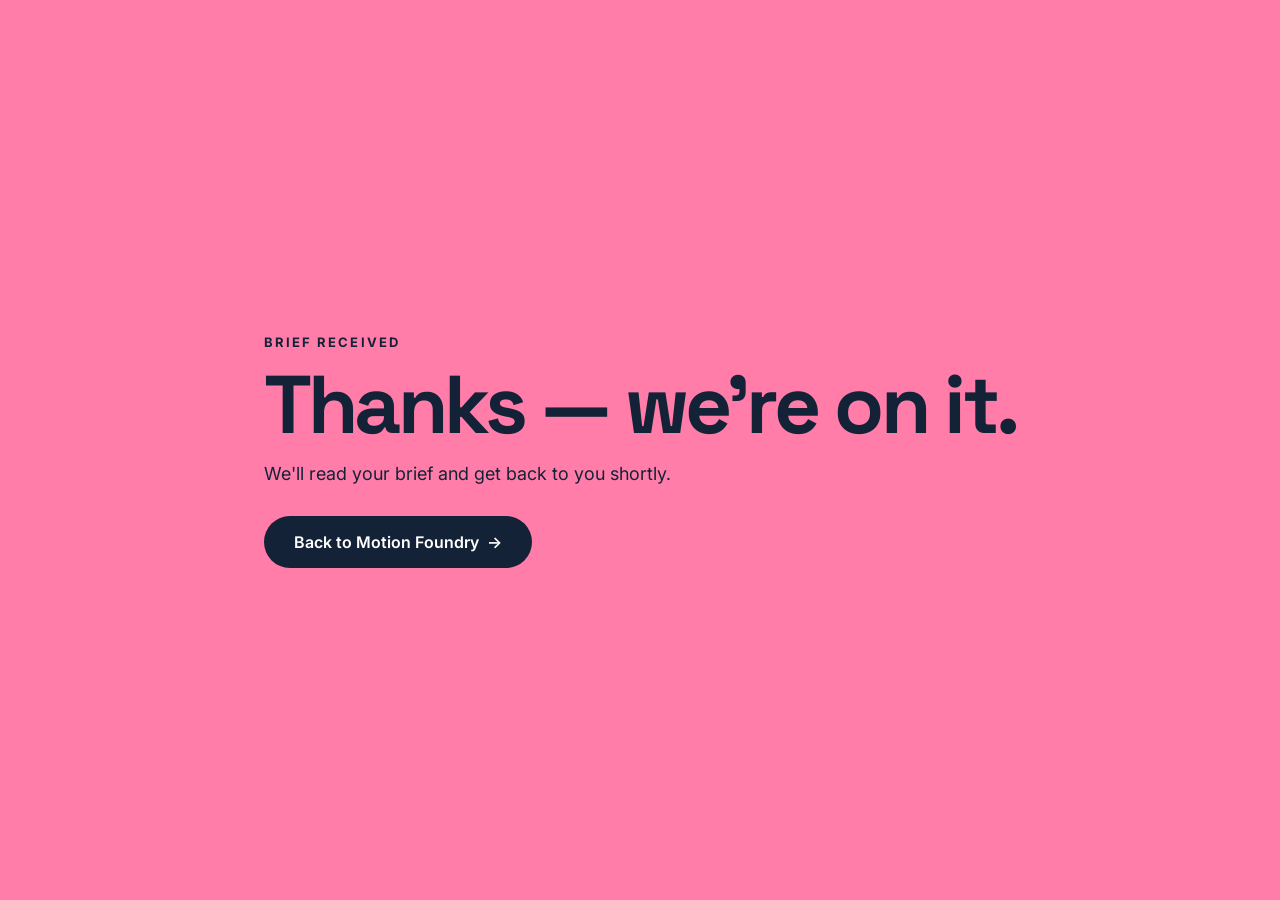
==== thanks.html @ a50bf805 "Redesign: approved colourful homepage, brief form, thanks page Replaces the May 2026 draft (backed u" ====
<!doctype html>
<html lang="en-GB">
<head>
<meta charset="utf-8">
<meta name="viewport" content="width=device-width, initial-scale=1">
<title>Thanks — Motion Foundry</title>
<meta name="robots" content="noindex">
<link rel="preconnect" href="https://fonts.googleapis.com">
<link rel="preconnect" href="https://fonts.gstatic.com" crossorigin>
<link rel="stylesheet" href="https://fonts.googleapis.com/css2?family=Space+Grotesk:wght@600;700&family=Inter:wght@400;500;600;700&display=swap">
<link rel="stylesheet" href="styles.css">
</head>
<body>
<main class="band band-pink" style="min-height:100vh;display:flex;align-items:center">
  <div class="wrap">
    <p class="eyebrow">Brief received</p>
    <h1 class="giant">Thanks — we're on it.</h1>
    <p class="body-lg" style="margin-bottom:28px">We'll read your brief and get back to you shortly.</p>
    <a class="btn btn-navy btn-lg" href="/">Back to Motion Foundry <span aria-hidden="true">→</span></a>
  </div>
</main>
</body>
</html>
---- styles.css ----
:root{
  --cream:#F7F5EF; --navy:#142238; --ink2:#3B4558; --line:#E2DDCF;
  --pink:#FF7DA8; --yellow:#FFD94E; --blue:#2865F5; --blue-dk:#1E50D8;
  --coral:#FF765B; --coral-dk:#C2361A; --purple:#552CB7; --green:#00995E; --sky:#7CC4FF;
  --display:'Space Grotesk',system-ui,sans-serif; --sans:Inter,system-ui,sans-serif;
  --r:20px;
}
*,*::before,*::after{box-sizing:border-box}
html{scroll-behavior:smooth;scroll-padding-top:88px}
body{margin:0;background:var(--cream);color:var(--navy);font:16px/1.55 var(--sans);-webkit-font-smoothing:antialiased;overflow-x:hidden}
img{max-width:100%;display:block}
a{color:inherit}
h1,h2,h3{font-family:var(--display);font-weight:700;letter-spacing:-.035em;margin:0}
h2{font-size:clamp(38px,4.6vw,62px);line-height:.98}
h3{letter-spacing:-.02em}
p{margin:0}
ul,ol{margin:0;padding:0;list-style:none}
.wrap{max-width:1280px;margin:0 auto;padding-left:32px;padding-right:32px}
.sr{position:absolute;width:1px;height:1px;overflow:hidden;clip:rect(0 0 0 0);white-space:nowrap}
.skip{position:absolute;left:12px;top:-60px;background:var(--navy);color:#fff;padding:10px 16px;border-radius:8px;z-index:50}
.skip:focus{top:12px}
:focus-visible{outline:3px solid var(--blue);outline-offset:3px;border-radius:4px}
.eyebrow{font:700 13px/1.6 var(--sans);letter-spacing:.16em;text-transform:uppercase;margin:0 0 14px}
.blue{color:var(--blue)}
.coral-dk,.coral-dark{color:var(--coral-dk)}

/* buttons */
.btn{display:inline-flex;align-items:center;gap:8px;min-height:44px;padding:12px 22px;border-radius:999px;font:600 15px/1 var(--sans);text-decoration:none;border:2px solid transparent;cursor:pointer;transition:transform .15s ease,background .15s ease}
.btn:hover{transform:translateY(-1px)}
.btn-lg{padding:16px 28px;font-size:16px}
.btn-blue{background:var(--blue);color:#fff}.btn-blue:hover{background:var(--blue-dk)}
.btn-navy{background:var(--navy);color:#fff}
.btn-outline{border-color:var(--navy);background:transparent}
.text-link{font-weight:600;color:var(--blue);padding:12px 4px}

/* header */
.site-header{position:sticky;top:0;z-index:20;background:rgba(247,245,239,.94);border-bottom:1px solid transparent}
.header-inner{display:flex;align-items:center;justify-content:space-between;gap:16px;padding-top:18px;padding-bottom:18px}
.logo{display:flex;flex-direction:column;font:700 21px/.9 var(--display);letter-spacing:-.02em;text-decoration:none}
.site-nav{display:flex;align-items:center;gap:30px;font-size:15px;font-weight:500}
.site-nav>a:not(.btn){text-decoration:none}
.site-nav>a:not(.btn):hover{color:var(--blue)}
.menu-toggle{display:none;width:48px;height:48px;border-radius:50%;border:0;background:var(--navy);color:#fff;align-items:center;justify-content:center;cursor:pointer}

/* hero */
.hero{display:grid;grid-template-columns:minmax(0,1fr) minmax(0,1.1fr);gap:48px;align-items:center;padding-top:40px;padding-bottom:88px}
.hero h1{font-size:clamp(56px,7.4vw,112px);line-height:.92;letter-spacing:-.045em;margin-bottom:26px}
.hl{color:var(--blue);position:relative;white-space:nowrap}
.hl svg{position:absolute;left:0;bottom:-.12em;width:100%;height:.18em;overflow:visible}
.hl path{fill:none;stroke:var(--yellow);stroke-width:7;stroke-linecap:round}
.lead{font-size:20px;font-weight:600;max-width:30ch;margin-bottom:14px}
.body{color:var(--ink2);max-width:46ch;margin-bottom:26px}
.actions{display:flex;flex-wrap:wrap;gap:18px;align-items:center;margin-bottom:24px}
.ticks{display:flex;flex-wrap:wrap;gap:10px 26px;font-size:14px;font-weight:500}
.ticks li{display:flex;gap:8px;align-items:center}
.ticks li::before{content:"";width:14px;height:8px;border-left:3px solid var(--blue);border-bottom:3px solid var(--blue);transform:rotate(-45deg) translateY(-2px)}

/* collage */
.collage{position:relative;height:560px}
.tile{position:absolute;margin:0;border-radius:var(--r);box-shadow:0 12px 30px rgba(20,34,56,.18);overflow:hidden}
.tile .frame{position:absolute;inset:0}
.tile figcaption:not(.sr){position:absolute;background:#fff;padding:3px 10px;border-radius:6px;font-size:12px;font-weight:700;z-index:2}
.play{position:absolute;left:50%;top:50%;width:56px;height:56px;margin:-28px 0 0 -28px;border-radius:50%;border:3px solid #fff;z-index:2}
.play::after{content:"";position:absolute;left:21px;top:15px;border-left:17px solid #fff;border-top:11px solid transparent;border-bottom:11px solid transparent}
.t-social{left:30%;top:2%;width:46%;height:50%;transform:rotate(-2deg)}
.t-social .frame{background:linear-gradient(var(--coral),var(--coral)) }
.t-social .frame::after{content:"";position:absolute;left:30%;top:22%;width:40%;height:70%;border-radius:50% 50% 0 0;background:#FFB199}
.t-social figcaption{left:14px;top:12px}
.t-pink{left:14%;top:30%;width:26%;height:30%;transform:rotate(-4deg)}
.t-pink .frame{background:var(--pink)}
.t-blue{left:42%;top:40%;width:30%;height:34%}
.t-blue .frame{background:var(--sky)}
.t-blue .frame::after{content:"";position:absolute;inset:55% 0 0;background:var(--green)}
.t-display{right:0;top:34%;width:30%;height:44%;transform:rotate(4deg);background:var(--yellow)}
.t-display .frame{inset:14px;border-radius:12px;background:var(--blue)}
.t-display figcaption{left:16px;bottom:24px}
.t-wide{left:22%;bottom:4%;width:38%;height:30%;transform:rotate(-3deg);background:#fff;padding:10px}
.t-wide .frame{inset:10px;border-radius:10px;background:linear-gradient(var(--sky) 62%,var(--blue) 62%)}
.t-wide figcaption{left:20px;bottom:20px}
.deco{position:absolute}
.star-pink{left:10%;top:6%;font-size:64px;line-height:1;color:var(--pink)}
.star-yellow{left:0;bottom:18%;width:70px;fill:var(--yellow)}
.tri{left:8%;bottom:26%;width:84px;height:84px;background:var(--pink);border-radius:8px;transform:rotate(18deg)}
.arch{left:46%;bottom:-2%;width:170px;height:90px;background:var(--green);border-radius:90px 90px 0 0}
.scribble{font:700 26px/1 Caveat,'Comic Sans MS','Segoe Print',cursive;text-transform:uppercase;transform:rotate(-8deg)}
.collage .scribble{position:absolute;right:-4px;top:-18px}
.scribble.small{font-size:24px;margin-top:28px}

/* who */
.who{display:grid;grid-template-columns:1fr 1fr 1fr;gap:28px;padding-top:72px;padding-bottom:72px;border-top:1px solid var(--line)}
.who-intro{display:flex;flex-direction:column;gap:18px;justify-content:center}
.who-intro .eyebrow{margin:0}
.who-intro p:not(.eyebrow){color:var(--ink2)}
.who-intro .btn{align-self:flex-start}
.card{border-radius:var(--r);padding:32px;display:flex;flex-direction:column;gap:16px}
.card-pink{background:var(--pink)} .card-yellow{background:var(--yellow)}
.card h3{font-size:28px}
.icon{width:34px;height:34px;fill:none;stroke:var(--navy);stroke-width:2;stroke-linecap:round;stroke-linejoin:round}
.checks{display:flex;flex-direction:column;gap:8px;margin-top:auto;font-weight:600}
.checks li{display:flex;gap:10px;align-items:center}
.checks li::before{content:"✓";display:inline-flex;align-items:center;justify-content:center;width:20px;height:20px;border:2px solid var(--navy);border-radius:50%;font-size:11px}

/* bands */
.band{padding:80px 0}
.band-navy{background:var(--navy);color:#fff}
.band-navy .eyebrow{color:#C9D0DD}
.band-yellow{background:var(--yellow)}
.band-pink{background:var(--pink)}

/* services */
.services{display:grid;grid-template-columns:minmax(0,1fr) minmax(0,2fr);gap:40px;align-items:center}
.service-grid{display:grid;grid-template-columns:repeat(4,minmax(0,1fr));gap:14px}
.svc{border-radius:16px;padding:20px;min-height:300px;display:flex;flex-direction:column;gap:14px;color:var(--navy)}
.svc h3{font-size:22px;line-height:1.05}
.svc p{font-size:13px;line-height:1.4}
.svc-art{flex:1;min-height:90px;border-radius:12px}
.svc-coral{background:var(--coral)} .svc-coral .svc-art{background:var(--purple)}
.svc-pink{background:var(--pink)} .svc-pink .svc-art{background:var(--coral)}
.svc-purple{background:var(--purple);color:#fff} .svc-purple .svc-art{background:#FFB199}
.svc-green{background:var(--green);color:#fff} .svc-green .svc-art{background:var(--sky)}

/* formats */
.formats{display:grid;grid-template-columns:minmax(0,1fr) minmax(0,1.6fr);gap:40px;align-items:center;padding-top:80px;padding-bottom:80px}
.formats-intro{display:flex;flex-direction:column;gap:16px}
.formats-intro .eyebrow{margin:0}
.formats-intro p:not(.eyebrow){color:var(--ink2)}
.formats-intro .btn{align-self:flex-start}
.format-row{display:flex;flex-wrap:wrap;gap:22px;align-items:flex-end}
.format-row li{display:flex;flex-direction:column;align-items:center;gap:4px;text-align:center;font-size:13px;color:var(--ink2)}
.format-row strong{color:var(--navy);font-size:15px;margin-top:6px}
.fmt{width:var(--w);aspect-ratio:var(--r);border-radius:10px;background:linear-gradient(var(--sky) 55%,var(--blue) 55%)}

/* work */
.work-head{display:flex;justify-content:space-between;align-items:flex-end;margin-bottom:32px}
.work-grid{display:grid;grid-template-columns:repeat(3,minmax(0,1fr));gap:20px}
.work-card{display:flex;flex-direction:column;gap:6px}
.work-card .thumb{position:relative;aspect-ratio:16/10;border-radius:10px;background:var(--bg);margin-bottom:8px;overflow:hidden}
.work-card .pending{position:absolute;left:12px;top:12px;background:#fff;color:var(--navy);padding:3px 10px;border-radius:999px;font-size:12px;font-weight:700}
.work-card>span:last-child{font-size:14px;color:#C9D0DD}

/* how */
.how{display:grid;grid-template-columns:minmax(0,1fr) minmax(0,3fr);gap:32px;align-items:center}
.steps{display:grid;grid-template-columns:repeat(4,minmax(0,1fr));gap:16px;counter-reset:s}
.steps li{background:#fff;border-radius:16px;padding:22px;display:flex;flex-direction:column;gap:8px;min-height:210px}
.num{align-self:flex-start;background:var(--pink);font-weight:800;font-size:15px;padding:6px 10px;border-radius:10px;margin-bottom:auto}
.steps h3{font-size:20px;margin-top:22px}
.steps p{font-size:14px;color:var(--ink2)}

/* why */
.why{padding-top:64px;padding-bottom:40px}
.why-grid{display:grid;grid-template-columns:repeat(5,minmax(0,1fr));gap:24px}
.why-grid li{display:flex;flex-direction:column;gap:6px;border-left:1px solid var(--line);padding-left:20px}
.why-grid strong{font-size:17px}
.why-grid span{font-size:14px;color:var(--ink2)}

/* clients */
.clients{padding-top:24px;padding-bottom:64px}
.client-row{display:flex;flex-wrap:wrap;gap:20px 56px;font:700 26px/1 var(--display);color:#2A3448}

/* contact */
.contact{display:grid;grid-template-columns:minmax(0,1fr) minmax(0,1fr);gap:48px;align-items:start}
.giant{font-size:clamp(52px,6.4vw,92px);line-height:.92;letter-spacing:-.045em;margin-bottom:18px}
.body-lg{font-size:18px;max-width:42ch}
.brief-form{background:#fff;border-radius:24px;padding:32px;display:grid;grid-template-columns:1fr 1fr;gap:16px}
.field{display:flex;flex-direction:column;gap:6px}
.field.full{grid-column:1/-1}
.field label{font-size:14px;font-weight:600}
.field input,.field select,.field textarea{font:16px var(--sans);color:var(--navy);padding:12px 14px;border:2px solid #C9C3B3;border-radius:12px;background:#fff;min-height:48px}
.field input:focus,.field select:focus,.field textarea:focus{border-color:var(--blue);outline:none}
.brief-form .btn{grid-column:1/-1;justify-self:start}
.hp{position:absolute;left:-9999px}

/* footer */
.site-footer{padding:40px 0}
.footer-inner{display:flex;flex-wrap:wrap;gap:16px 40px;align-items:center;justify-content:space-between;font-size:14px;color:var(--ink2)}
.footer-inner .logo{color:var(--navy)}
.legal{flex-basis:100%;font-size:13px}

/* responsive */
@media (max-width:1080px){
  .service-grid{grid-template-columns:repeat(2,minmax(0,1fr))}
  .steps{grid-template-columns:repeat(2,minmax(0,1fr))}
  .why-grid{grid-template-columns:repeat(3,minmax(0,1fr))}
  .services,.how,.formats{grid-template-columns:1fr}
}
@media (max-width:900px){
  .menu-toggle{display:inline-flex}
  .site-nav{display:none;position:absolute;left:0;right:0;top:100%;background:var(--cream);flex-direction:column;align-items:stretch;gap:0;padding:8px 20px 20px;border-bottom:1px solid var(--line)}
  .site-nav.open{display:flex}
  .site-nav>a:not(.btn){padding:14px 0;border-bottom:1px solid var(--line);font-size:18px}
  .site-nav .btn{margin-top:14px;justify-content:center}
  .header-inner{position:relative}
  .hero{grid-template-columns:1fr;padding-bottom:56px}
  .collage{height:440px}
  .who{grid-template-columns:1fr}
  .work-grid{grid-template-columns:repeat(2,minmax(0,1fr))}
  .contact{grid-template-columns:1fr}
}
@media (max-width:560px){
  .wrap{padding-left:20px;padding-right:20px}
  .band{padding:56px 0}
  .collage{height:340px}
  .collage .scribble{font-size:17px;top:-46px}
  .tile figcaption:not(.sr){font-size:10px;padding:2px 7px;white-space:nowrap}
  .t-wide figcaption{left:14px;bottom:12px}.t-display figcaption{left:10px;bottom:14px}
  .steps li{min-height:0}.steps h3{margin-top:10px}
  .play{width:44px;height:44px;margin:-22px 0 0 -22px}
  .play::after{left:16px;top:11px;border-left-width:14px;border-top-width:9px;border-bottom-width:9px}
  .star-pink{font-size:44px}.star-yellow{width:48px}.tri{width:56px;height:56px}.arch{width:110px;height:58px}
  .service-grid,.steps,.work-grid{grid-template-columns:1fr}
  .svc{min-height:0}.svc-art{min-height:70px}
  .why-grid{grid-template-columns:1fr 1fr}
  .brief-form{grid-template-columns:1fr;padding:22px}
  .fmt{width:calc(var(--w) * .7)}
}
@media (prefers-reduced-motion:reduce){
  html{scroll-behavior:auto}
  .btn{transition:none}.btn:hover{transform:none}
}
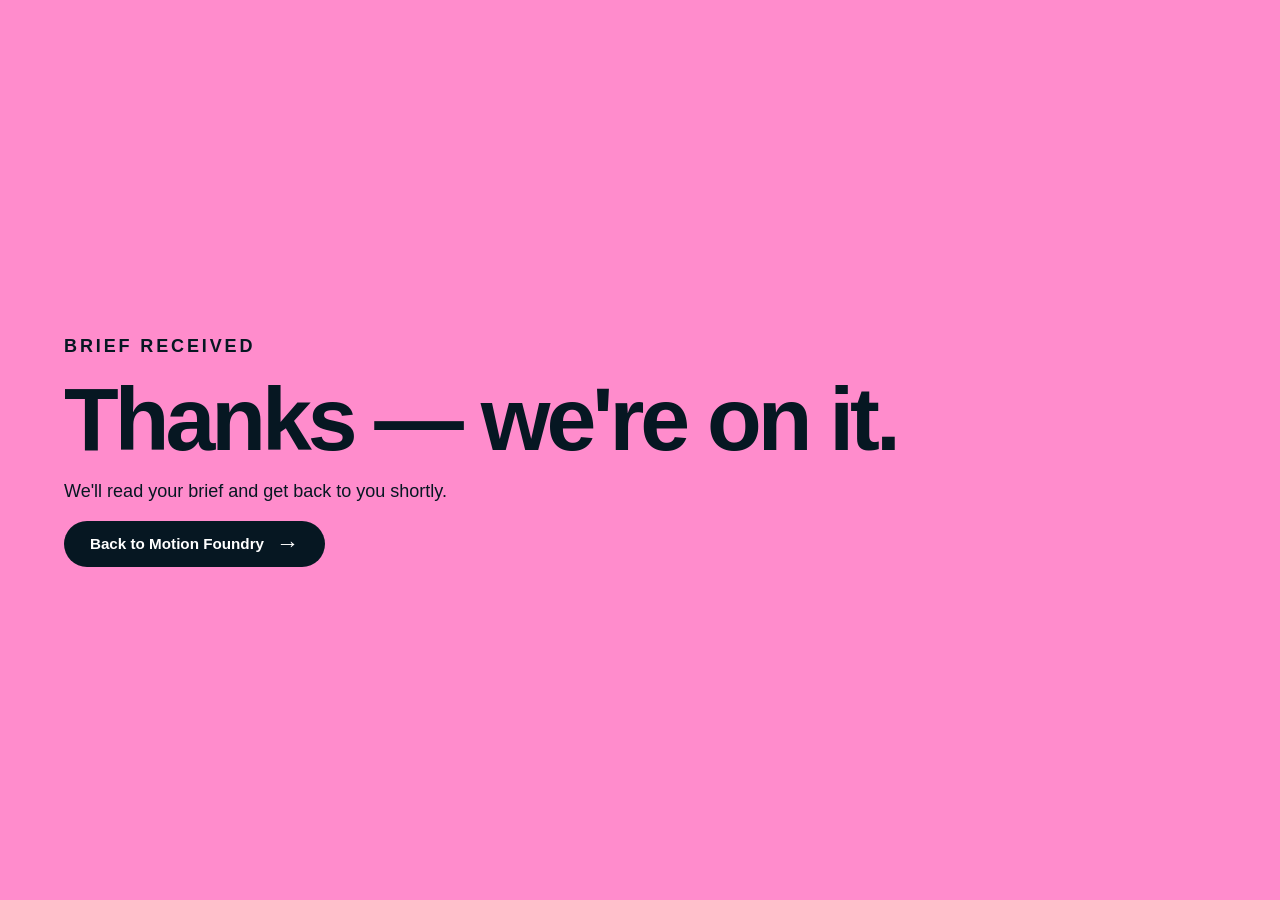
==== commit 16f3b317: "Use ChatGPT first build as base; add Netlify form, footer, metadata Base: Dan's ChatGPT build (23 Oc" ====
--- a/thanks.html
+++ b/thanks.html
@@ -2,22 +2,23 @@
 <html lang="en-GB">
 <head>
 <meta charset="utf-8">
-<meta name="viewport" content="width=device-width, initial-scale=1">
+<meta name="viewport" content="width=device-width,initial-scale=1">
 <title>Thanks — Motion Foundry</title>
 <meta name="robots" content="noindex">
-<link rel="preconnect" href="https://fonts.googleapis.com">
-<link rel="preconnect" href="https://fonts.gstatic.com" crossorigin>
-<link rel="stylesheet" href="https://fonts.googleapis.com/css2?family=Space+Grotesk:wght@600;700&family=Inter:wght@400;500;600;700&display=swap">
-<link rel="stylesheet" href="styles.css">
+<link rel="stylesheet" href="./styles.css">
+<style>
+.thanks{min-height:100vh;display:flex;align-items:center;background:#ff8ccc}
+.thanks .wrap{display:flex;flex-direction:column;gap:18px;align-items:flex-start}
+.thanks h1{margin:0;font-size:clamp(48px,7vw,96px);line-height:.92;letter-spacing:-.045em}
+.thanks p{margin:0;font-size:18px;max-width:40ch}
+</style>
 </head>
 <body>
-<main class="band band-pink" style="min-height:100vh;display:flex;align-items:center">
-  <div class="wrap">
-    <p class="eyebrow">Brief received</p>
-    <h1 class="giant">Thanks — we're on it.</h1>
-    <p class="body-lg" style="margin-bottom:28px">We'll read your brief and get back to you shortly.</p>
-    <a class="btn btn-navy btn-lg" href="/">Back to Motion Foundry <span aria-hidden="true">→</span></a>
-  </div>
-</main>
+<main class="thanks"><div class="wrap">
+<p class="eyebrow">Brief received</p>
+<h1>Thanks — we're on it.</h1>
+<p>We'll read your brief and get back to you shortly.</p>
+<a class="button navy" href="/">Back to Motion Foundry <span>→</span></a>
+</div></main>
 </body>
 </html>
--- a/styles.css
+++ b/styles.css
@@ -1,219 +1,17 @@
-:root{
-  --cream:#F7F5EF; --navy:#142238; --ink2:#3B4558; --line:#E2DDCF;
-  --pink:#FF7DA8; --yellow:#FFD94E; --blue:#2865F5; --blue-dk:#1E50D8;
-  --coral:#FF765B; --coral-dk:#C2361A; --purple:#552CB7; --green:#00995E; --sky:#7CC4FF;
-  --display:'Space Grotesk',system-ui,sans-serif; --sans:Inter,system-ui,sans-serif;
-  --r:20px;
-}
-*,*::before,*::after{box-sizing:border-box}
-html{scroll-behavior:smooth;scroll-padding-top:88px}
-body{margin:0;background:var(--cream);color:var(--navy);font:16px/1.55 var(--sans);-webkit-font-smoothing:antialiased;overflow-x:hidden}
-img{max-width:100%;display:block}
-a{color:inherit}
-h1,h2,h3{font-family:var(--display);font-weight:700;letter-spacing:-.035em;margin:0}
-h2{font-size:clamp(38px,4.6vw,62px);line-height:.98}
-h3{letter-spacing:-.02em}
-p{margin:0}
-ul,ol{margin:0;padding:0;list-style:none}
-.wrap{max-width:1280px;margin:0 auto;padding-left:32px;padding-right:32px}
-.sr{position:absolute;width:1px;height:1px;overflow:hidden;clip:rect(0 0 0 0);white-space:nowrap}
-.skip{position:absolute;left:12px;top:-60px;background:var(--navy);color:#fff;padding:10px 16px;border-radius:8px;z-index:50}
-.skip:focus{top:12px}
-:focus-visible{outline:3px solid var(--blue);outline-offset:3px;border-radius:4px}
-.eyebrow{font:700 13px/1.6 var(--sans);letter-spacing:.16em;text-transform:uppercase;margin:0 0 14px}
-.blue{color:var(--blue)}
-.coral-dk,.coral-dark{color:var(--coral-dk)}
+:root{--cream:#faf7ef;--ink:#061722;--blue:#0054ff;--pink:#ff89cb;--yellow:#ffdb34}*{box-sizing:border-box}html{font-size:clamp(10px,1.19vw,17.14px);scroll-behavior:smooth;scroll-padding-top:2rem}body{margin:0;background:var(--cream);color:var(--ink);font:1.2rem/1.35 Arial,Helvetica,sans-serif}button,input,textarea,select{font:inherit}button,a{-webkit-tap-highlight-color:transparent}button{color:inherit;cursor:pointer}a{color:inherit}img{display:block;max-width:100%;height:auto}button{border:0}h1,h2,h3,p,ul,ol{margin:0}h1,h2,h3{font-weight:800;letter-spacing:-.055em;line-height:1.02}h2{font-size:3.45rem}h2 span,h1 span{color:var(--blue)}h3{font-size:2.05rem}p{margin-top:1.1rem}.wrap{width:92%;max-width:130.8rem;margin:auto}.eyebrow{font-size:.83rem;font-weight:750;letter-spacing:.16em;text-transform:uppercase;line-height:1.5;margin:0 0 .8rem}.button{display:inline-flex;align-items:center;justify-content:center;gap:.8rem;border-radius:6rem;padding:1rem 1.7rem;white-space:nowrap;font-weight:700;font-size:1rem;text-decoration:none;line-height:1}.button span{font-size:1.5rem;line-height:.6}.blue{background:var(--blue);color:white}.navy{background:var(--ink);color:white}.outline{border:1px solid #42515b;background:transparent}.header{display:flex;align-items:center;justify-content:space-between;height:6.1rem}.logo{width:7rem}.header nav{display:flex;gap:2.5rem;align-items:center}.header nav a{font-size:.9rem;text-decoration:none;font-weight:600}.header>.button{padding:1rem 1.5rem}.menu{display:none}.hero{position:relative;min-height:39rem;padding-top:2.6rem}.hero-copy{position:relative;z-index:2;width:47%}.hero-copy .eyebrow{font-size:1rem;line-height:1.6;letter-spacing:.18em;margin-bottom:.6rem}h1{font-size:6.5rem;letter-spacing:-.065em;line-height:.86;margin-bottom:1.8rem;white-space:nowrap}h1 span{position:relative}h1 span:after{content:'';position:absolute;height:.3rem;background:#ffdf29;bottom:-.3rem;width:54%;right:-.5rem;transform:rotate(-3deg)}.lead{font-size:1.35rem;font-weight:600;line-height:1.25;max-width:32rem}.hero-copy>p:not(.eyebrow){max-width:30rem}.actions{display:flex;align-items:center;gap:2.2rem;margin-top:1.5rem}.text-link{font-size:1.1rem;font-weight:600;text-underline-offset:3px;color:var(--blue)}.hero-art{position:absolute;right:-1.4rem;top:-.8rem;width:61.5%;z-index:1}.hero-art img{width:100%}.hotspot{position:absolute;background:transparent;border-radius:1rem}.hero-one{left:39%;top:18%;width:12%;height:14%}.hero-two{left:20%;top:45%;width:12%;height:14%}.hero-three{left:76%;top:64%;width:12%;height:14%}.hero-four{left:23%;top:77%;width:12%;height:14%}.hotspot:hover{box-shadow:0 0 0 .25rem #fff8}.ticks{position:absolute;bottom:2.6rem;left:0;display:flex;list-style:none;gap:2.7rem;font-size:.8rem;z-index:3}.ticks li:before{content:'✓';color:#6231ad;margin-right:.6rem;font-size:1.2rem}.audience{display:grid;grid-template-columns:1.2fr 1fr 1fr;gap:1.2rem;padding:1.9rem 0 1.8rem;border-top:1px solid #ece8dd}.audience-intro{padding:.3rem 2rem 0 0;position:relative}.audience-intro h2{font-size:3.5rem}.audience-intro p:not(.eyebrow){font-size:1.1rem;max-width:26rem}.audience-intro .button{margin-top:1.2rem;padding:.8rem 1.7rem}.scribble{position:absolute;font-size:5.5rem;font-weight:300;bottom:-1.4rem;right:10rem;transform:rotate(15deg)}.scribble.yellow{color:#ffdb00;background:none}.audience-card{border-radius:.8rem;padding:1.1rem 2.1rem 1.6rem}.pink{background:#ff8ccc}.yellow{background:#ffdf3b}.line-icon{font-size:3rem;line-height:1}.audience-card h3{font-size:2.05rem;margin:.2rem 0 1.2rem;white-space:nowrap}.audience-card ul{list-style:none;padding:0;font-size:1.1rem;line-height:1.75}.audience-card li:before{content:'✓';display:inline-flex;justify-content:center;align-items:center;width:1.15rem;height:1.15rem;border:1.5px solid;border-radius:50%;margin-right:1rem}.underlined{padding:0;background:transparent;text-decoration:underline;text-underline-offset:3px;font-size:1rem}.audience-card .underlined{margin-top:1.8rem;font-weight:600}.dark{background:#071c27;color:var(--cream)}.services{display:grid;grid-template-columns:36% 1fr;gap:2rem;padding:1.6rem .5rem 1.4rem;align-items:center}.services h2{font-size:3.85rem;line-height:.96}.service-grid{display:grid;grid-template-columns:repeat(4,1fr);gap:.65rem}.service-grid button{padding:0;background:transparent;border-radius:.7rem;overflow:hidden;transition:transform .2s}.service-grid img{width:100%}.service-grid button:hover{transform:translateY(-.4rem)}.formats{display:grid;grid-template-columns:36% 1fr;gap:2rem;align-items:center;padding:1.6rem .4rem 2rem}.formats h2{font-size:3.4rem}.formats p:not(.eyebrow){font-size:1.1rem}.formats .button{margin-top:.7rem;padding:.9rem 1.5rem}.format-art{position:relative}.format-art img{width:100%}.all{inset:0;width:100%;height:100%}.work{padding:2.1rem 0 1.6rem}.section-head{display:flex;justify-content:space-between;align-items:start;margin-bottom:.7rem}.section-head h2{font-size:2.9rem;line-height:.92}.section-head .eyebrow{margin-bottom:.5rem}.light{color:var(--cream)}.work-grid{display:grid;grid-template-columns:repeat(5,1fr);gap:1.1rem}.work-card{padding:0;background:none;text-align:left;color:inherit}.work-card img{width:100%;border-radius:.45rem}.work-card strong{display:flex;justify-content:space-between;font-size:1.1rem;line-height:1.2;margin-top:.65rem;font-weight:500}.work-card small{display:block;font-size:.75rem;margin-top:.2rem;white-space:nowrap}.workflow{background:#ffdf38}.how{display:grid;grid-template-columns:29% 1fr;gap:1.3rem;padding:2.1rem 0;align-items:center}.how h2{font-size:3.8rem;line-height:.95;color:#101407}.how em{color:#ff6559;font-style:normal}.little-doodle{display:block;font-size:3rem;line-height:.6;margin-top:1rem}.steps{list-style:none;padding:0;display:grid;grid-template-columns:repeat(4,1fr);gap:2rem}.steps li{position:relative;background:var(--cream);border:1px solid white;border-radius:.9rem;padding:1rem 1.3rem 1.2rem;min-height:10.8rem}.steps li:not(:last-child):after{content:'⟶';position:absolute;right:-1.9rem;top:3.5rem;font-size:2.5rem}.steps b{position:absolute;top:-.5rem;left:-.1rem;background:var(--pink);border-radius:50%;height:3.5rem;width:3.5rem;display:grid;place-items:center;font-size:1.4rem}.step-icon{display:block;text-align:center;font-size:4rem;line-height:1;margin-bottom:.5rem;font-weight:300}.steps h3{font-size:1.25rem;letter-spacing:-.04em}.steps p{margin-top:.5rem;font-size:.85rem}.proof{padding:1.3rem .5rem 2.2rem}.proof ul{display:grid;grid-template-columns:1fr 1fr 1fr 1.1fr .9fr;list-style:none;padding:0}.proof li{padding:0 2.6rem;border-left:1px solid #e3dfd4}.proof li:first-child{border:0;padding-left:0}.proof li:last-child{padding-right:0}.proof li>span{font-size:3.3rem;line-height:1.2}.proof h3{font-size:1.15rem;letter-spacing:-.04em;margin-top:.6rem}.proof p{font-size:1rem;margin-top:.4rem;color:#354352}.clients{padding:0 .5rem 2.1rem}.clients .eyebrow{font-size:.75rem;margin-bottom:1rem}.clients img{width:100%}.closing{background:#ff91ce;overflow:hidden}.closing-inner{position:relative;min-height:18rem;padding:.9rem .4rem 2rem;display:flex;align-items:center}.closing-inner>div:first-child{position:relative;z-index:2;width:54%}.closing h2{font-size:4.8rem;color:#06090b;white-space:nowrap}.closing p:not(.eyebrow){font-size:1.15rem}.closing .actions{margin-top:1.4rem}.closing .text-link{color:var(--ink)}.closing-art{position:absolute;width:53%;right:-2rem;top:0}.closing-art img{width:100%}.skip{position:absolute;top:-10rem;left:1rem;background:white;padding:1rem;z-index:20}.skip:focus{top:1rem}:focus-visible{outline:3px solid #0065ff;outline-offset:4px}dialog{border:0;border-radius:1.2rem;background:var(--cream);color:var(--ink);padding:3rem;width:min(90vw,65rem);max-height:90vh;overflow:auto;box-shadow:0 1rem 6rem #0005}dialog::backdrop{background:#001622c9;backdrop-filter:blur(5px)}dialog h2{font-size:3rem}dialog .close{position:absolute;top:.6rem;right:.8rem;background:none;font-size:3rem;line-height:1}#preview-image{max-height:55vh;margin:1.5rem auto;object-fit:contain;border-radius:.7rem}#preview-brief{margin-top:1.5rem}form{display:grid;grid-template-columns:1fr 1fr;gap:1rem;margin-top:2rem}label{display:grid;gap:.4rem;font-weight:600}input,textarea,select{width:100%;padding:.8rem;border:1px solid #b6b9ba;border-radius:.4rem;color:var(--ink);background:white}.full{grid-column:1/-1}.menu{background:none}button:hover.button,a.button:hover{filter:brightness(.94)}
+@media(min-width:1440px){.wrap{max-width:1320px}}@media(max-width:650px){html{font-size:14px}.wrap{width:90%}.header{height:5.5rem;flex-wrap:wrap}.header>.button{display:none}.menu{display:block}.header nav{display:none;position:absolute;top:5rem;left:0;width:100%;background:var(--cream);padding:1.5rem;z-index:10;box-shadow:0 1rem 1rem #0002;gap:1.5rem}.header nav.open{display:flex;flex-wrap:wrap}.header nav a{font-size:1rem}.logo{width:6rem}.hero{padding-top:1.5rem;min-height:0;display:flex;flex-direction:column}.hero-copy{width:100%}.hero-copy .eyebrow{font-size:.8rem}h1{font-size:clamp(3rem,11.6vw,5.3rem);line-height:.95}.hero-copy>p:not(.eyebrow){max-width:100%}.hero-art{position:relative;right:auto;top:auto;width:110%;margin:1.5rem -5% 0}.hero .lead{font-size:1.2rem}.desktop{display:none}.ticks{position:static;gap:.6rem;flex-wrap:wrap;justify-content:space-between;padding:0;margin:1rem 0 1.5rem;font-size:.65rem}.ticks li:before{margin-right:.3rem;font-size:.9rem}.audience{grid-template-columns:1fr;padding:2rem 0;gap:1rem}.audience-intro{padding-bottom:1rem}.audience-intro p:not(.eyebrow){max-width:none}.audience-intro h2,h2{font-size:2.7rem}.audience-intro .scribble{right:1rem;bottom:0}.audience-card{padding:1.4rem 1.8rem}.audience-card h3{font-size:2rem}.audience-card ul{font-size:1rem}.services,.formats,.how{grid-template-columns:1fr;padding:2rem 0;gap:1.5rem}.services h2{font-size:2.8rem}.services h2 br{display:none}.service-grid{grid-template-columns:repeat(2,1fr);gap:.8rem}.formats h2{font-size:2.7rem}.format-art{width:100%;overflow:auto}.format-art img{min-width:100%}.work{padding:2rem 0}.section-head h2{font-size:2.3rem}.section-head .underlined{font-size:.8rem}.work-grid{grid-template-columns:repeat(2,1fr);gap:1.5rem .8rem}.work-card:last-child{grid-column:1/-1;max-width:49%}.work-card small{white-space:normal;font-size:.7rem}.how h2{font-size:3rem}.little-doodle{display:none}.steps{grid-template-columns:repeat(2,1fr);gap:1.2rem}.steps li{min-height:10rem}.steps li:after{display:none}.steps b{width:2.7rem;height:2.7rem;font-size:1.1rem}.proof{padding:2rem 0}.proof ul{grid-template-columns:1fr 1fr;gap:1.5rem}.proof li,.proof li:first-child{padding:0 .7rem;border:0}.proof p{font-size:.9rem}.clients{padding-bottom:2rem}.clients img{width:100%}.closing-inner{padding-top:2rem;display:block;min-height:0}.closing-inner>div:first-child{width:100%}.closing h2{font-size:clamp(2.5rem,9vw,4rem)}.closing-art{position:relative;width:115%;right:5%;margin-top:1rem}.closing .actions{gap:1.2rem}.closing-inner{padding-bottom:0}dialog{padding:2.5rem 1.4rem}dialog h2{font-size:2.5rem}form{grid-template-columns:1fr}.actions{gap:1.2rem}form .actions{flex-wrap:wrap}.button{font-size:.9rem}}
+@media(prefers-reduced-motion:reduce){html{scroll-behavior:auto}*{transition:none!important}}
+/* Match the approved artwork's inset and thin outline icon language. */
+.wrap{width:90%}.line-icon{display:block;width:2.7rem;height:3.2rem}.line-icon svg{width:2.7rem;height:2.7rem}.step-icon{height:4rem;margin-bottom:.7rem}.step-icon svg{height:3.8rem;width:3.8rem}.proof-icon{display:block;height:3.4rem}.proof-icon svg{width:3rem;height:3rem}.audience-intro:after{content:'';position:absolute;top:2rem;right:-.6rem;width:4.7rem;height:3rem;background:url("data:image/svg+xml,%3Csvg xmlns='http://www.w3.org/2000/svg' viewBox='0 0 50 30'%3E%3Cpath d='M1 14Q12 -2 20 25Q25 32 27 7Q28 -7 41 9L49 14' fill='none' stroke='%23ff75bb' stroke-width='2.5'/%3E%3C/svg%3E") center/contain no-repeat;pointer-events:none}.audience-card:last-child{position:relative}.audience-card:last-child:after{content:'✳';position:absolute;color:#ff747a;font-size:5rem;right:-1rem;bottom:-1rem;line-height:1;transform:rotate(18deg);pointer-events:none}.pink{background:linear-gradient(110deg,#ff92ce,#fb86c6)}.yellow{background:linear-gradient(110deg,#ffda32,#ffe246)}.workflow{background:linear-gradient(100deg,#ffdd30,#ffdf42)}.closing{background:linear-gradient(90deg,#ff94d2,#ff8ccc)}
+@media(max-width:650px){.audience-intro:after{display:none}.proof-icon{height:3.4rem}.step-icon{height:4rem}}
+@media(max-width:650px){h1{font-size:clamp(3rem,11vw,5.3rem)}h1 span:after{right:0}.closing-art{width:110%;right:5%}}
+@media(max-width:650px){.audience-card:last-child:after{right:0;bottom:0;transform:none}}
+/* Editable campaign frames, service cards and format labels. */
+.real-collage{aspect-ratio:474/387}.collage-frame{position:absolute;padding:0;border:.35rem solid white;border-radius:1.2rem;background:#eee;overflow:hidden;box-shadow:0 .3rem .8rem #071c2712}.collage-frame img{width:100%;height:100%;object-fit:cover}.collage-frame.red{left:19%;top:3%;width:54%;height:49%;transform:rotate(-3deg);z-index:1}.collage-frame.pink-frame{left:13%;top:36%;width:25%;height:34%;transform:rotate(5deg);z-index:3}.collage-frame.palms{left:36%;top:51%;width:31%;height:42%;transform:rotate(-3deg);z-index:2}.collage-frame.hoodie{left:65%;top:47%;width:31%;height:47%;transform:rotate(6deg);z-index:4}.collage-frame.runner{left:10%;top:72%;width:36%;height:28%;transform:rotate(-3deg);z-index:5}.real-play{position:absolute;left:50%;top:50%;transform:translate(-50%,-50%);width:4rem;height:4rem;display:grid;place-items:center;border:1.5px solid white;border-radius:50%;color:white;background:#081822a8;font-size:2rem;line-height:1;padding-left:.15rem;box-shadow:0 0 0 2px #0001}.collage-frame.pink-frame .real-play,.collage-frame.runner .real-play,.collage-frame.hoodie .real-play{width:3.6rem;height:3.6rem;font-size:1.8rem}.frame-label{position:absolute;bottom:.4rem;left:.4rem;padding:.25rem .45rem;background:white;border-radius:.3rem;color:#061722;font-size:.75rem;font-weight:700}.red .frame-label{bottom:auto;left:auto;right:.5rem;top:.5rem}.collage-star{position:absolute;top:0;left:9%;color:#ff7bbe;font-size:6rem;font-weight:300}.collage-scribble{position:absolute;top:15%;left:-3%;font-size:5rem;color:#ffdd00;transform:rotate(-35deg)}.collage-shape{position:absolute;left:26%;bottom:1%;width:50%;height:74%;background:#00a271;transform:rotate(-22deg);clip-path:polygon(15% 0,40% 0,78% 88%,100% 90%,100% 100%,60% 100%)}.collage-note{position:absolute;right:0;top:3%;margin:0;font-size:1.4rem;font-style:italic;line-height:1.2;text-transform:uppercase;letter-spacing:.04em;transform:rotate(-12deg);font-weight:700}.collage-frame:hover{filter:brightness(1.05)}.hero-copy{pointer-events:none}.hero-copy a,.hero-copy button{pointer-events:auto}.service-grid .service-card{position:relative;text-align:left;aspect-ratio:114/162;border-radius:.7rem;padding:1.2rem 1.1rem .7rem;color:white;display:flex;flex-direction:column;align-items:start;overflow:hidden}.service-card h3{font-size:1.6rem;line-height:.98;letter-spacing:-.045em;z-index:2;min-height:3rem}.service-card img{height:8.9rem;width:100%;object-fit:contain;mix-blend-mode:normal;margin-top:auto}.service-card p{font-size:.78rem;line-height:1.15;margin:.3rem 0 0;letter-spacing:-.02em;z-index:2}.service-motion{background:linear-gradient(135deg,#ff725a,#ff563f)!important}.service-social{background:linear-gradient(120deg,#ff8bc6,#ff70bc)!important}.service-display{background:linear-gradient(130deg,#6a3af3,#5024da)!important}.service-rollouts{background:linear-gradient(120deg,#00a67e,#009668)!important}.service-arrow{position:absolute;left:1.1rem;bottom:3.6rem;width:2.7rem;height:2.7rem;border:1px solid white;border-radius:50%;display:grid;place-items:center;font-size:1.8rem;background:#071c27bd}.real-formats{display:flex;align-items:flex-end;gap:1rem;padding-top:.7rem;position:relative}.real-formats:before{content:'';position:absolute;top:0;left:12%;width:7rem;height:3rem;background:url("data:image/svg+xml,%3Csvg xmlns='http://www.w3.org/2000/svg' viewBox='0 0 70 30'%3E%3Cpath d='M1 8Q12 0 23 21Q26 25 30 18Q48 -3 68 8' fill='none' stroke='%23ff75bb' stroke-width='2.5'/%3E%3C/svg%3E") center/contain no-repeat}.format-tile{display:flex;flex-direction:column;align-items:center;padding:0;background:none;min-width:0;flex:1}.format-tile.format-wide{flex:1.85}.format-tile.format-stories{flex:.55}.format-image{position:relative;display:block;width:100%;height:11.7rem;align-content:end}.format-image img{width:100%;height:auto;max-height:100%;object-fit:cover;border-radius:.5rem}.format-wide .format-image img{aspect-ratio:16/9}.format-vertical .format-image img{aspect-ratio:9/16}.format-square .format-image img{aspect-ratio:1}.format-portrait .format-image img{aspect-ratio:4/5}.format-stories .format-image img{aspect-ratio:9/21}.format-tile strong{font-size:1.1rem;margin-top:.7rem}.format-tile small{font-size:.8rem;margin-top:.2rem;white-space:nowrap}.format-tile .real-play{width:2.7rem;height:2.7rem;font-size:1.4rem;top:auto;bottom:2rem;transform:translateX(-50%)}.format-vertical .real-play,.format-portrait .real-play,.format-stories .real-play{bottom:4.3rem}.client-logos{display:flex;align-items:center;justify-content:space-between;list-style:none;padding:0;gap:4rem}.client-logos li{flex:1;min-width:0}.client-logos li img{width:auto;max-width:100%;height:2.6rem;object-fit:contain}.client-logos li:nth-child(2) img{height:2.3rem}
+@media(max-width:650px){.real-collage{margin-top:2rem}.collage-note{font-size:.85rem}.collage-star{font-size:4rem}.collage-scribble{font-size:3.5rem}.real-play{width:2.6rem;height:2.6rem;font-size:1.3rem}.collage-frame.pink-frame .real-play,.collage-frame.runner .real-play,.collage-frame.hoodie .real-play{width:2rem;height:2rem;font-size:1rem}.frame-label{font-size:.5rem;padding:.15rem .25rem}.service-grid .service-card{padding:1.1rem;aspect-ratio:114/162}.service-card h3{font-size:1.5rem}.service-card img{height:9.2rem}.service-card p{font-size:.7rem}.service-arrow{bottom:3.5rem}.real-formats{gap:.5rem;padding-top:2.2rem;overflow:visible}.format-image{height:8rem}.format-tile strong{font-size:.85rem}.format-tile small{font-size:.5rem}.format-tile .real-play{width:1.5rem;height:1.5rem;font-size:.75rem;bottom:1rem}.format-vertical .real-play,.format-portrait .real-play,.format-stories .real-play{bottom:3rem}.client-logos{display:grid;grid-template-columns:repeat(3,1fr);gap:1.5rem 2rem}.client-logos li img{height:2rem}.real-formats:before{width:4rem;left:5%;top:.2rem}}
+@media(max-width:650px){.collage-note{right:1rem}.collage-scribble{left:0}}
 
-/* buttons */
-.btn{display:inline-flex;align-items:center;gap:8px;min-height:44px;padding:12px 22px;border-radius:999px;font:600 15px/1 var(--sans);text-decoration:none;border:2px solid transparent;cursor:pointer;transition:transform .15s ease,background .15s ease}
-.btn:hover{transform:translateY(-1px)}
-.btn-lg{padding:16px 28px;font-size:16px}
-.btn-blue{background:var(--blue);color:#fff}.btn-blue:hover{background:var(--blue-dk)}
-.btn-navy{background:var(--navy);color:#fff}
-.btn-outline{border-color:var(--navy);background:transparent}
-.text-link{font-weight:600;color:var(--blue);padding:12px 4px}
-
-/* header */
-.site-header{position:sticky;top:0;z-index:20;background:rgba(247,245,239,.94);border-bottom:1px solid transparent}
-.header-inner{display:flex;align-items:center;justify-content:space-between;gap:16px;padding-top:18px;padding-bottom:18px}
-.logo{display:flex;flex-direction:column;font:700 21px/.9 var(--display);letter-spacing:-.02em;text-decoration:none}
-.site-nav{display:flex;align-items:center;gap:30px;font-size:15px;font-weight:500}
-.site-nav>a:not(.btn){text-decoration:none}
-.site-nav>a:not(.btn):hover{color:var(--blue)}
-.menu-toggle{display:none;width:48px;height:48px;border-radius:50%;border:0;background:var(--navy);color:#fff;align-items:center;justify-content:center;cursor:pointer}
-
-/* hero */
-.hero{display:grid;grid-template-columns:minmax(0,1fr) minmax(0,1.1fr);gap:48px;align-items:center;padding-top:40px;padding-bottom:88px}
-.hero h1{font-size:clamp(56px,7.4vw,112px);line-height:.92;letter-spacing:-.045em;margin-bottom:26px}
-.hl{color:var(--blue);position:relative;white-space:nowrap}
-.hl svg{position:absolute;left:0;bottom:-.12em;width:100%;height:.18em;overflow:visible}
-.hl path{fill:none;stroke:var(--yellow);stroke-width:7;stroke-linecap:round}
-.lead{font-size:20px;font-weight:600;max-width:30ch;margin-bottom:14px}
-.body{color:var(--ink2);max-width:46ch;margin-bottom:26px}
-.actions{display:flex;flex-wrap:wrap;gap:18px;align-items:center;margin-bottom:24px}
-.ticks{display:flex;flex-wrap:wrap;gap:10px 26px;font-size:14px;font-weight:500}
-.ticks li{display:flex;gap:8px;align-items:center}
-.ticks li::before{content:"";width:14px;height:8px;border-left:3px solid var(--blue);border-bottom:3px solid var(--blue);transform:rotate(-45deg) translateY(-2px)}
-
-/* collage */
-.collage{position:relative;height:560px}
-.tile{position:absolute;margin:0;border-radius:var(--r);box-shadow:0 12px 30px rgba(20,34,56,.18);overflow:hidden}
-.tile .frame{position:absolute;inset:0}
-.tile figcaption:not(.sr){position:absolute;background:#fff;padding:3px 10px;border-radius:6px;font-size:12px;font-weight:700;z-index:2}
-.play{position:absolute;left:50%;top:50%;width:56px;height:56px;margin:-28px 0 0 -28px;border-radius:50%;border:3px solid #fff;z-index:2}
-.play::after{content:"";position:absolute;left:21px;top:15px;border-left:17px solid #fff;border-top:11px solid transparent;border-bottom:11px solid transparent}
-.t-social{left:30%;top:2%;width:46%;height:50%;transform:rotate(-2deg)}
-.t-social .frame{background:linear-gradient(var(--coral),var(--coral)) }
-.t-social .frame::after{content:"";position:absolute;left:30%;top:22%;width:40%;height:70%;border-radius:50% 50% 0 0;background:#FFB199}
-.t-social figcaption{left:14px;top:12px}
-.t-pink{left:14%;top:30%;width:26%;height:30%;transform:rotate(-4deg)}
-.t-pink .frame{background:var(--pink)}
-.t-blue{left:42%;top:40%;width:30%;height:34%}
-.t-blue .frame{background:var(--sky)}
-.t-blue .frame::after{content:"";position:absolute;inset:55% 0 0;background:var(--green)}
-.t-display{right:0;top:34%;width:30%;height:44%;transform:rotate(4deg);background:var(--yellow)}
-.t-display .frame{inset:14px;border-radius:12px;background:var(--blue)}
-.t-display figcaption{left:16px;bottom:24px}
-.t-wide{left:22%;bottom:4%;width:38%;height:30%;transform:rotate(-3deg);background:#fff;padding:10px}
-.t-wide .frame{inset:10px;border-radius:10px;background:linear-gradient(var(--sky) 62%,var(--blue) 62%)}
-.t-wide figcaption{left:20px;bottom:20px}
-.deco{position:absolute}
-.star-pink{left:10%;top:6%;font-size:64px;line-height:1;color:var(--pink)}
-.star-yellow{left:0;bottom:18%;width:70px;fill:var(--yellow)}
-.tri{left:8%;bottom:26%;width:84px;height:84px;background:var(--pink);border-radius:8px;transform:rotate(18deg)}
-.arch{left:46%;bottom:-2%;width:170px;height:90px;background:var(--green);border-radius:90px 90px 0 0}
-.scribble{font:700 26px/1 Caveat,'Comic Sans MS','Segoe Print',cursive;text-transform:uppercase;transform:rotate(-8deg)}
-.collage .scribble{position:absolute;right:-4px;top:-18px}
-.scribble.small{font-size:24px;margin-top:28px}
-
-/* who */
-.who{display:grid;grid-template-columns:1fr 1fr 1fr;gap:28px;padding-top:72px;padding-bottom:72px;border-top:1px solid var(--line)}
-.who-intro{display:flex;flex-direction:column;gap:18px;justify-content:center}
-.who-intro .eyebrow{margin:0}
-.who-intro p:not(.eyebrow){color:var(--ink2)}
-.who-intro .btn{align-self:flex-start}
-.card{border-radius:var(--r);padding:32px;display:flex;flex-direction:column;gap:16px}
-.card-pink{background:var(--pink)} .card-yellow{background:var(--yellow)}
-.card h3{font-size:28px}
-.icon{width:34px;height:34px;fill:none;stroke:var(--navy);stroke-width:2;stroke-linecap:round;stroke-linejoin:round}
-.checks{display:flex;flex-direction:column;gap:8px;margin-top:auto;font-weight:600}
-.checks li{display:flex;gap:10px;align-items:center}
-.checks li::before{content:"✓";display:inline-flex;align-items:center;justify-content:center;width:20px;height:20px;border:2px solid var(--navy);border-radius:50%;font-size:11px}
-
-/* bands */
-.band{padding:80px 0}
-.band-navy{background:var(--navy);color:#fff}
-.band-navy .eyebrow{color:#C9D0DD}
-.band-yellow{background:var(--yellow)}
-.band-pink{background:var(--pink)}
-
-/* services */
-.services{display:grid;grid-template-columns:minmax(0,1fr) minmax(0,2fr);gap:40px;align-items:center}
-.service-grid{display:grid;grid-template-columns:repeat(4,minmax(0,1fr));gap:14px}
-.svc{border-radius:16px;padding:20px;min-height:300px;display:flex;flex-direction:column;gap:14px;color:var(--navy)}
-.svc h3{font-size:22px;line-height:1.05}
-.svc p{font-size:13px;line-height:1.4}
-.svc-art{flex:1;min-height:90px;border-radius:12px}
-.svc-coral{background:var(--coral)} .svc-coral .svc-art{background:var(--purple)}
-.svc-pink{background:var(--pink)} .svc-pink .svc-art{background:var(--coral)}
-.svc-purple{background:var(--purple);color:#fff} .svc-purple .svc-art{background:#FFB199}
-.svc-green{background:var(--green);color:#fff} .svc-green .svc-art{background:var(--sky)}
-
-/* formats */
-.formats{display:grid;grid-template-columns:minmax(0,1fr) minmax(0,1.6fr);gap:40px;align-items:center;padding-top:80px;padding-bottom:80px}
-.formats-intro{display:flex;flex-direction:column;gap:16px}
-.formats-intro .eyebrow{margin:0}
-.formats-intro p:not(.eyebrow){color:var(--ink2)}
-.formats-intro .btn{align-self:flex-start}
-.format-row{display:flex;flex-wrap:wrap;gap:22px;align-items:flex-end}
-.format-row li{display:flex;flex-direction:column;align-items:center;gap:4px;text-align:center;font-size:13px;color:var(--ink2)}
-.format-row strong{color:var(--navy);font-size:15px;margin-top:6px}
-.fmt{width:var(--w);aspect-ratio:var(--r);border-radius:10px;background:linear-gradient(var(--sky) 55%,var(--blue) 55%)}
-
-/* work */
-.work-head{display:flex;justify-content:space-between;align-items:flex-end;margin-bottom:32px}
-.work-grid{display:grid;grid-template-columns:repeat(3,minmax(0,1fr));gap:20px}
-.work-card{display:flex;flex-direction:column;gap:6px}
-.work-card .thumb{position:relative;aspect-ratio:16/10;border-radius:10px;background:var(--bg);margin-bottom:8px;overflow:hidden}
-.work-card .pending{position:absolute;left:12px;top:12px;background:#fff;color:var(--navy);padding:3px 10px;border-radius:999px;font-size:12px;font-weight:700}
-.work-card>span:last-child{font-size:14px;color:#C9D0DD}
-
-/* how */
-.how{display:grid;grid-template-columns:minmax(0,1fr) minmax(0,3fr);gap:32px;align-items:center}
-.steps{display:grid;grid-template-columns:repeat(4,minmax(0,1fr));gap:16px;counter-reset:s}
-.steps li{background:#fff;border-radius:16px;padding:22px;display:flex;flex-direction:column;gap:8px;min-height:210px}
-.num{align-self:flex-start;background:var(--pink);font-weight:800;font-size:15px;padding:6px 10px;border-radius:10px;margin-bottom:auto}
-.steps h3{font-size:20px;margin-top:22px}
-.steps p{font-size:14px;color:var(--ink2)}
-
-/* why */
-.why{padding-top:64px;padding-bottom:40px}
-.why-grid{display:grid;grid-template-columns:repeat(5,minmax(0,1fr));gap:24px}
-.why-grid li{display:flex;flex-direction:column;gap:6px;border-left:1px solid var(--line);padding-left:20px}
-.why-grid strong{font-size:17px}
-.why-grid span{font-size:14px;color:var(--ink2)}
-
-/* clients */
-.clients{padding-top:24px;padding-bottom:64px}
-.client-row{display:flex;flex-wrap:wrap;gap:20px 56px;font:700 26px/1 var(--display);color:#2A3448}
-
-/* contact */
-.contact{display:grid;grid-template-columns:minmax(0,1fr) minmax(0,1fr);gap:48px;align-items:start}
-.giant{font-size:clamp(52px,6.4vw,92px);line-height:.92;letter-spacing:-.045em;margin-bottom:18px}
-.body-lg{font-size:18px;max-width:42ch}
-.brief-form{background:#fff;border-radius:24px;padding:32px;display:grid;grid-template-columns:1fr 1fr;gap:16px}
-.field{display:flex;flex-direction:column;gap:6px}
-.field.full{grid-column:1/-1}
-.field label{font-size:14px;font-weight:600}
-.field input,.field select,.field textarea{font:16px var(--sans);color:var(--navy);padding:12px 14px;border:2px solid #C9C3B3;border-radius:12px;background:#fff;min-height:48px}
-.field input:focus,.field select:focus,.field textarea:focus{border-color:var(--blue);outline:none}
-.brief-form .btn{grid-column:1/-1;justify-self:start}
-.hp{position:absolute;left:-9999px}
-
-/* footer */
-.site-footer{padding:40px 0}
-.footer-inner{display:flex;flex-wrap:wrap;gap:16px 40px;align-items:center;justify-content:space-between;font-size:14px;color:var(--ink2)}
-.footer-inner .logo{color:var(--navy)}
-.legal{flex-basis:100%;font-size:13px}
-
-/* responsive */
-@media (max-width:1080px){
-  .service-grid{grid-template-columns:repeat(2,minmax(0,1fr))}
-  .steps{grid-template-columns:repeat(2,minmax(0,1fr))}
-  .why-grid{grid-template-columns:repeat(3,minmax(0,1fr))}
-  .services,.how,.formats{grid-template-columns:1fr}
-}
-@media (max-width:900px){
-  .menu-toggle{display:inline-flex}
-  .site-nav{display:none;position:absolute;left:0;right:0;top:100%;background:var(--cream);flex-direction:column;align-items:stretch;gap:0;padding:8px 20px 20px;border-bottom:1px solid var(--line)}
-  .site-nav.open{display:flex}
-  .site-nav>a:not(.btn){padding:14px 0;border-bottom:1px solid var(--line);font-size:18px}
-  .site-nav .btn{margin-top:14px;justify-content:center}
-  .header-inner{position:relative}
-  .hero{grid-template-columns:1fr;padding-bottom:56px}
-  .collage{height:440px}
-  .who{grid-template-columns:1fr}
-  .work-grid{grid-template-columns:repeat(2,minmax(0,1fr))}
-  .contact{grid-template-columns:1fr}
-}
-@media (max-width:560px){
-  .wrap{padding-left:20px;padding-right:20px}
-  .band{padding:56px 0}
-  .collage{height:340px}
-  .collage .scribble{font-size:17px;top:-46px}
-  .tile figcaption:not(.sr){font-size:10px;padding:2px 7px;white-space:nowrap}
-  .t-wide figcaption{left:14px;bottom:12px}.t-display figcaption{left:10px;bottom:14px}
-  .steps li{min-height:0}.steps h3{margin-top:10px}
-  .play{width:44px;height:44px;margin:-22px 0 0 -22px}
-  .play::after{left:16px;top:11px;border-left-width:14px;border-top-width:9px;border-bottom-width:9px}
-  .star-pink{font-size:44px}.star-yellow{width:48px}.tri{width:56px;height:56px}.arch{width:110px;height:58px}
-  .service-grid,.steps,.work-grid{grid-template-columns:1fr}
-  .svc{min-height:0}.svc-art{min-height:70px}
-  .why-grid{grid-template-columns:1fr 1fr}
-  .brief-form{grid-template-columns:1fr;padding:22px}
-  .fmt{width:calc(var(--w) * .7)}
-}
-@media (prefers-reduced-motion:reduce){
-  html{scroll-behavior:auto}
-  .btn{transition:none}.btn:hover{transform:none}
-}
+/* footer (added by Claude) */
+.site-footer{padding:32px 0 40px;font-size:14px;color:#4a5263}
+.site-footer .wrap{display:flex;flex-direction:column;gap:6px}
+.site-footer a{color:inherit}
